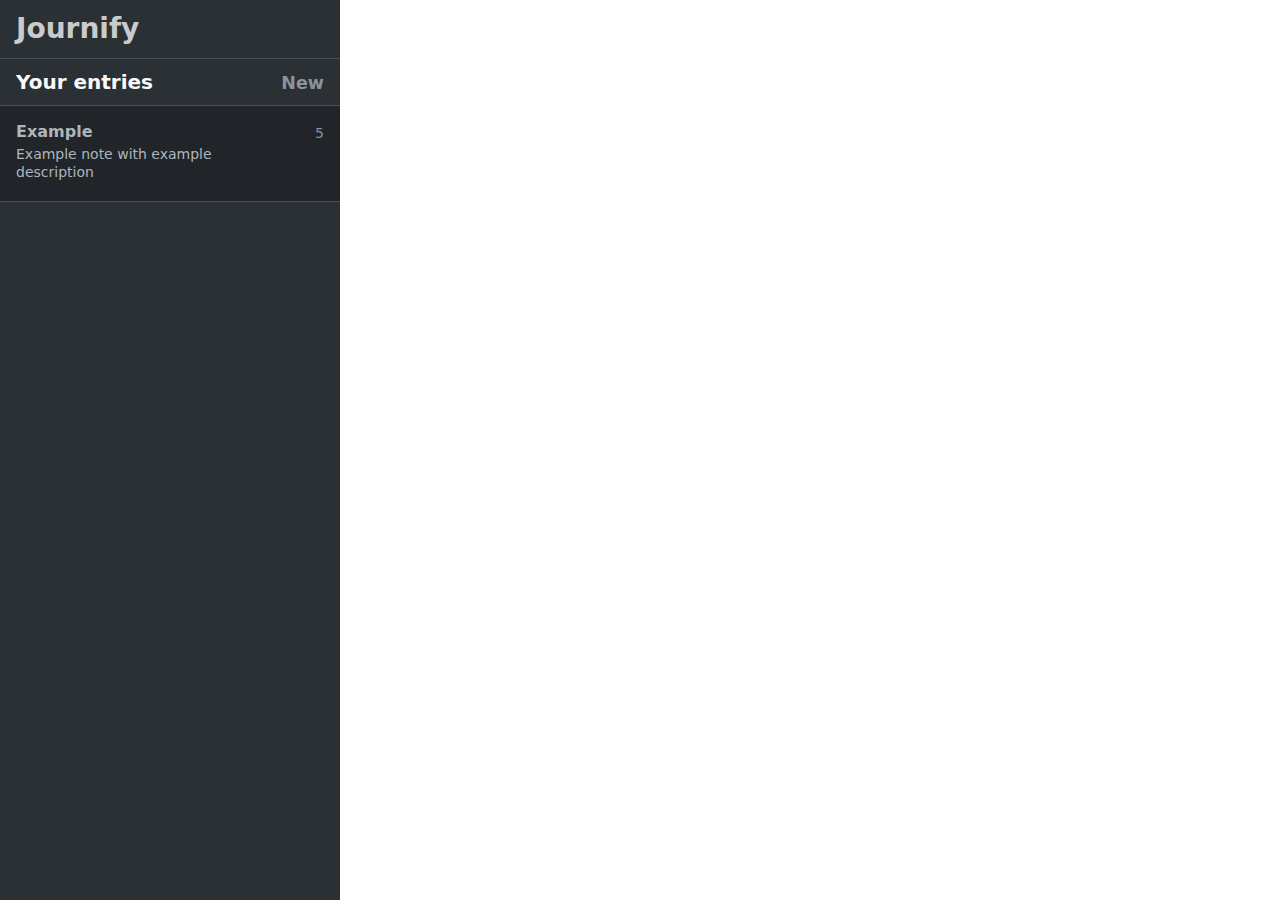
==== index.html @ 37a5732f "Reworked GUI, added listed of owned entries" ====
<!DOCTYPE html>
<html>

<head>
    <meta charset="utf-8">
    <meta name="viewport" content="initial-scale=1,maximum-scale=1,user-scalable=no">
    <title>Journify</title>
    <meta charset="utf-8">
    <meta http-equiv="X-UA-Compatible" content="IE=edge">
    <meta http-equiv="Access-Control-Allow-Origin" content="*">
    <meta name="viewport" content="width=device-width, initial-scale=1">
    <meta name="description" content="Serverless web application example">
    <meta name="author" content="">


    <link rel="stylesheet" href="css/bootstrap.min.css">
    <link rel="stylesheet" href="css/journify.css">
    <link rel="stylesheet" href="https://js.arcgis.com/4.6/esri/css/main.css">
</head>

<body>
    <main class="d-flex flex-nowrap" style="height: 100vh;" data-bs-theme="dark">
        <div class="d-flex flex-column align-items-stretch flex-shrink-0 bg-body-tertiary" style="width: 340px;">
            <a href="#"
                class="d-flex align-items-center flex-shrink-0 p-3 py-2 link-body-emphasis text-decoration-none border-bottom">
                <span class="fs-3 fw-semibold">Journify</span>
            </a>
            <div
                class="d-flex w-100 align-items-center justify-content-between fs-5 fw-semibold border-bottom px-3 py-2">
                <span class="text-light">Your entries</span>
                <a href="#" class="text-body-secondary link-muted text-decoration-none"><small>New</small></a>
            </div>
            <div id="owned" class="list-group list-group-flush border-bottom scrollarea"></div>
        </div>
    </main>
    <script src="js/vendor/jquery-3.1.0.js"></script>
    <script src="js/vendor/bootstrap.min.js"></script>
    <script src="js/vendor/aws-cognito-sdk.min.js"></script>
    <script src="js/vendor/amazon-cognito-identity.min.js"></script>
    <script src="https://js.arcgis.com/4.6/"></script>
    <script src="js/config.js"></script>
    <script src="js/cognito-auth.js"></script>
    <script src="js/core.js"></script>
    <script src="js/controller-mockup.js"></script>
    <script src="js/view.js"></script>
</body>

</html>
---- css/journify.css ----
.scrollarea {
    overflow: auto;
}

.link-muted:hover {
    color: RGBA(var(--bs-emphasis-color-rgb), var(--bs-link-opacity, .75)) !important;
}
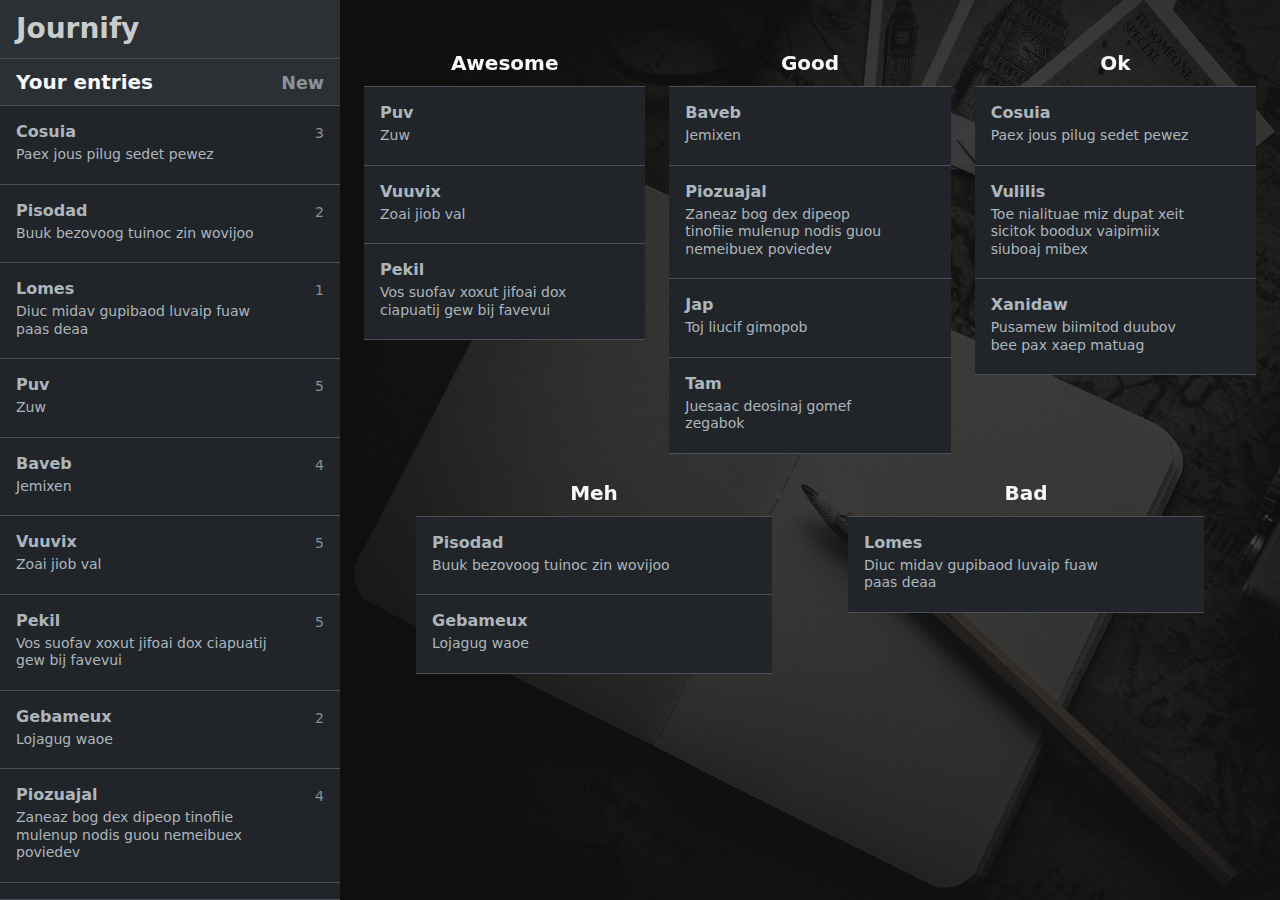
==== commit 0954c001: "Added display of all tasks" ====
--- a/index.html
+++ b/index.html
@@ -20,17 +20,25 @@
 
 <body>
     <main class="d-flex flex-nowrap" style="height: 100vh;" data-bs-theme="dark">
-        <div class="d-flex flex-column align-items-stretch flex-shrink-0 bg-body-tertiary" style="width: 340px;">
-            <a href="#"
+        <div class="d-flex flex-column align-items-stretch flex-shrink-0 bg-body-tertiary sidebar">
+            <a href="#" ondragstart="return false;" ondrop="return false;"
                 class="d-flex align-items-center flex-shrink-0 p-3 py-2 link-body-emphasis text-decoration-none border-bottom">
                 <span class="fs-3 fw-semibold">Journify</span>
             </a>
             <div
                 class="d-flex w-100 align-items-center justify-content-between fs-5 fw-semibold border-bottom px-3 py-2">
                 <span class="text-light">Your entries</span>
-                <a href="#" class="text-body-secondary link-muted text-decoration-none"><small>New</small></a>
+                <a id="new" href="#" class="text-body-secondary link-muted text-decoration-none"><small>New</small></a>
             </div>
             <div id="owned" class="list-group list-group-flush border-bottom scrollarea"></div>
+        </div>
+        <div class="spacer"></div>
+        <div class="content">
+            <div class="background"></div>
+            <div class="container p-4 position-relative">
+                <div id="rated" class="row" style="justify-content: space-evenly">
+                </div>
+            </div>
         </div>
     </main>
     <script src="js/vendor/jquery-3.1.0.js"></script>
--- a/css/journify.css
+++ b/css/journify.css
@@ -4,4 +4,111 @@
 
 .link-muted:hover {
     color: RGBA(var(--bs-emphasis-color-rgb), var(--bs-link-opacity, .75)) !important;
+}
+
+.editable *[contenteditable] {
+    background-color: rgba(0, 0, 0, 0.25);
+    padding-left: 3px;
+    padding-right: 3px;
+    border-radius: 4px;
+    margin-left: -3px;
+    margin-right: -3px;
+}
+
+.list-group-item .icon-edit {
+    opacity: 0;
+    cursor: pointer;
+}
+
+.list-group-item:hover .icon-edit {
+    opacity: 0.3;
+}
+
+.list-group-item .icon-edit:hover {
+    opacity: 0.8;
+}
+
+.during-edit .list-group-item .icon-edit {
+    display: none;
+}
+
+.during-edit .list-group-item.editable .icon-edit {
+    display: inline-block;
+    opacity: 0.8;
+    cursor: default;
+}
+
+.entry-buttons {
+    margin-bottom: -0.4rem;
+    margin-top: 0.2rem;
+}
+
+.list-group-item:not(.editable) .entry-buttons {
+    display: none !important;
+}
+
+.list-group-item.editable.new .entry-buttons *:nth-child(3) {
+    display: none !important;
+}
+
+.entry-buttons a {
+    cursor: pointer;
+}
+
+.editable strong {
+    min-width: 5rem;
+}
+
+.error {
+    animation: error-blink 2.5s forwards;
+}
+
+@keyframes error-blink {
+    from {
+        background-color: rgba(var(--bs-danger-rgb), var(--bs-bg-opacity));
+    }
+
+    to {
+        background-color: rgba(0, 0, 0, 0.25);
+    }
+}
+
+.content {
+    width: 100%;
+}
+
+.content .background {
+    position: fixed;
+    width: 100%;
+    height: 100%;
+    background-image: url("../images/background.jpg");
+    background-position: unset;
+    background-size: cover;
+    opacity: 0.3;
+    filter: saturate(0.15);
+}
+
+body {
+    background-color: black;
+}
+
+#rated .list-group-item small {
+    display: none;
+}
+
+.font-italic {
+    font-style: italic;
+}
+
+.sidebar {
+    height: 100vh;
+    position: fixed;
+    height: 100vh;
+    z-index: 20;
+}
+
+.spacer,
+.sidebar {
+    width: 340px;
+    min-width: 340px;
 }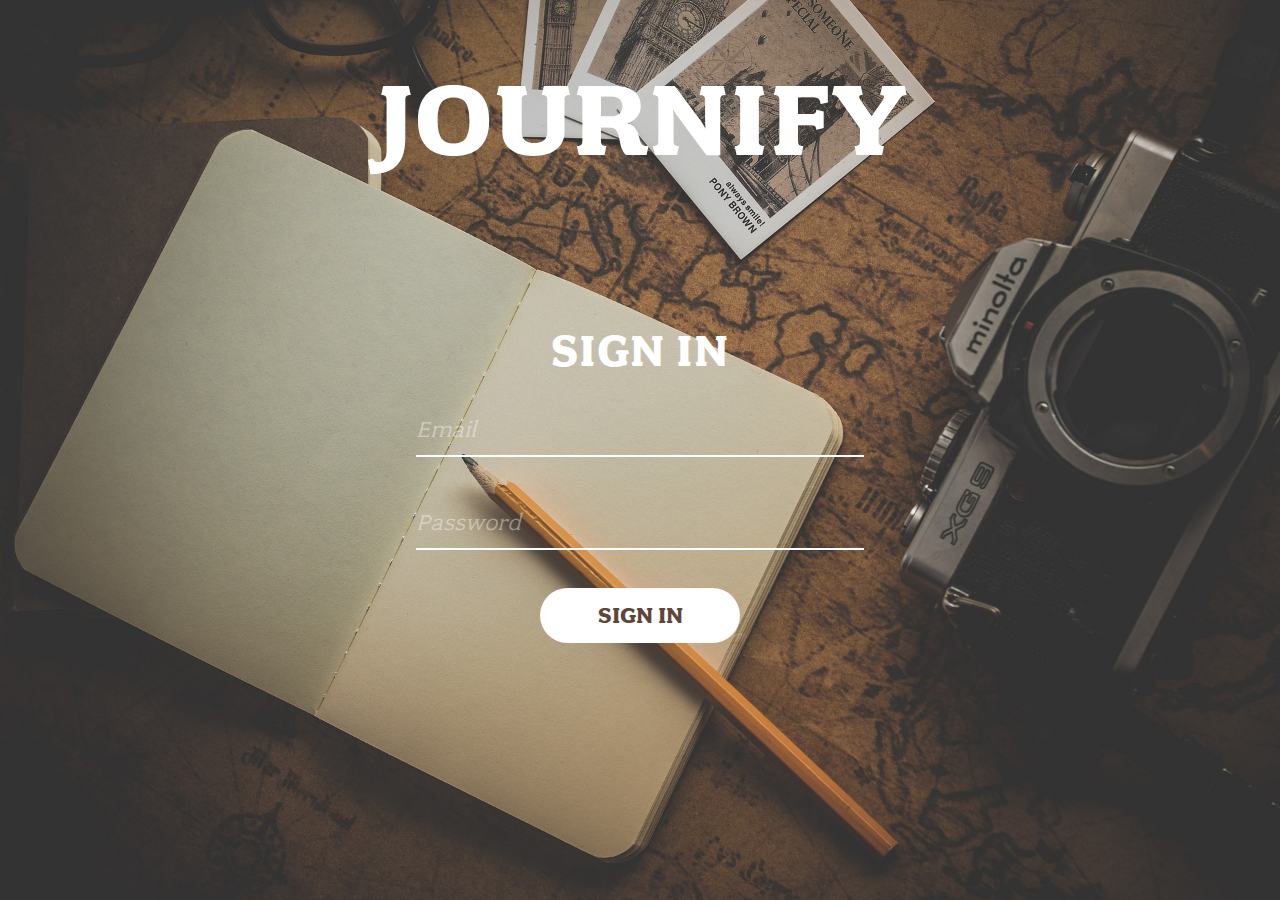
==== commit 2c377eef: "Added stick-bottom" ====
--- a/index.html
+++ b/index.html
@@ -49,7 +49,7 @@
     <script src="js/config.js"></script>
     <script src="js/cognito-auth.js"></script>
     <script src="js/core.js"></script>
-    <script src="js/controller-mockup.js"></script>
+    <script src="js/controller-database.js"></script>
     <script src="js/view.js"></script>
 </body>
 
--- a/css/journify.css
+++ b/css/journify.css
@@ -7,7 +7,7 @@
 }
 
 .editable *[contenteditable] {
-    background-color: rgba(0, 0, 0, 0.25);
+    background-color: #191c1f;
     padding-left: 3px;
     padding-right: 3px;
     border-radius: 4px;
@@ -51,6 +51,27 @@
     display: none !important;
 }
 
+.list-group-item select {
+    border: none;
+    text-align: right;
+    border-radius: 4px;
+    direction: rtl;
+    padding-right: 5px;
+    color: white;
+}
+
+.list-group-item:not(.editable) select {
+    background: none;
+    appearance: none;
+    -webkit-appearance: none;
+    -moz-appearance: none;
+}
+
+.list-group-item.editable select {
+    background-color: #191c1f;
+    cursor: pointer;
+}
+
 .entry-buttons a {
     cursor: pointer;
 }
@@ -60,7 +81,7 @@
 }
 
 .error {
-    animation: error-blink 2.5s forwards;
+    animation: error-blink 2.5s;
 }
 
 @keyframes error-blink {
@@ -69,7 +90,7 @@
     }
 
     to {
-        background-color: rgba(0, 0, 0, 0.25);
+        background-color: #191c1f;
     }
 }
 
@@ -92,8 +113,13 @@
     background-color: black;
 }
 
-#rated .list-group-item small {
+#rated .list-group-item:not(.editable) small {
     display: none;
+}
+
+#rated .list-group {
+    min-width: 220px;
+    position: sticky;
 }
 
 .font-italic {
